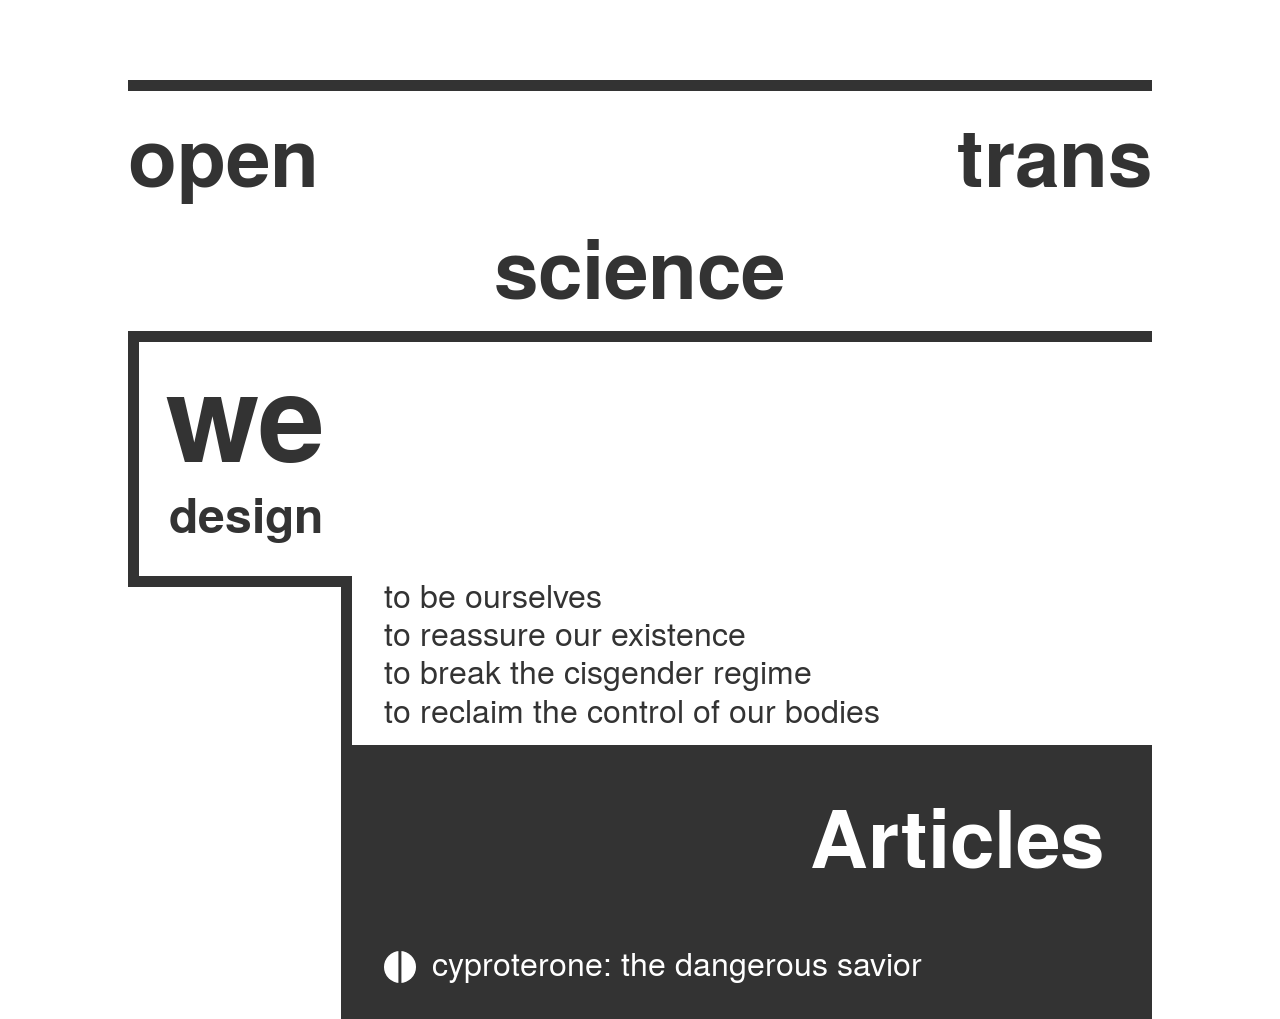
==== docs/index.html @ 30503bf5 "moved to docs" ====
<!DOCTYPE html>
<html lang="en">

<head>
  <meta charset="UTF-8">
  <meta name="viewport" content="width=device-width, initial-scale=1.0">
  <title>Open trans science</title>
  <link rel="stylesheet" href="css/style.css">
  <link rel="stylesheet" href="fonts/TeX-Gyre-Heros/web fonts/texgyreheros_bold_macroman/stylesheet.css">
  <link rel="stylesheet" href="fonts/TeX-Gyre-Heros/web fonts/texgyreheros_regular_macroman/stylesheet.css"">

</head>

<body>
  <main>
    <div class=" title grid grid-3">
  <h1 class="title-open">open</h1>
  <h1 class="title-trans">trans</h1>
  <h1 class="title-science">science</h1>
  </div>
  </main>
  <section>
    <div class="banner grid grid-3">
      <h2 class="banner-title"><span>we</span> design</h2>
      <div class="banner-border"></div>
      <p class="banner-0">to be ourselves</p>
      <p class="banner-1">to reassure our existence</p>
      <p class="banner-2">to break the cisgender regime</p>
      <p class="banner-3">to reclaim the control of our bodies</p>
    </div>
  </section>
  <section>
    <div class="links grid grid-3">
      <div class="link-border"></div>
      <h2>Articles</h2>
      <ul class="links-list">
        <a class="link-cipro" href="#">
          <div class="circle"></div>
          <span>cyproterone: the dangerous savior</span>
        </a>
      </ul>
    </div>
  </section>

  </body>

</html>
---- docs/css/style.css ----
*,
*::before,
*::after {
  box-sizing: border-box;
}
* {
  margin: 0;
  padding: 0;
  border: 0;
  font-size: 100%;
  font: inherit;
  vertical-align: baseline;
}
body {
  line-height: 1.2;
  -webkit-font-smoothing: antialiased;
}
img,
picture,
video,
canvas,
svg {
  display: block;
  max-width: 100%;
}
input,
button,
textarea,
select {
  font: inherit;
}
p,
h1,
h2,
h3,
h4,
h5,
h6 {
  overflow-wrap: break-word;
}
a {
  text-decoration: none;
  color: inherit;
}

/* general */

body {
  font-family: "tex_gyre_herosbold";
  color: #333;
  max-width: 80vw;
  margin: 0 auto;
}
.grid {
  display: grid;
}
.grid-3 {
  grid-template-columns: 1fr 1fr 1fr;
}
/* main title */
.title {
  border: 0.7rem solid #333;
  border-left: 0;
  border-right: 0;
  font-size: 5rem;
  gap: 1rem;
  padding: 1rem 0;
  margin-top: 5rem;
}
.title-open {
  grid-column-start: 1;
}
.title-trans {
  grid-column-start: 3;
  justify-self: end;
}
.title-science {
  grid-column-start: 2;
  justify-self: center;
}
/* banner */
.banner {
  font-size: 2rem;
  font-family: "tex_gyre_herosregular";
  grid-template-columns: 14rem 1fr 1fr;
}

.banner-title {
  border-left: 0.7rem solid #333;
  font-size: 3rem;
  padding-bottom: 2rem;
  font-family: "tex_gyre_herosbold";
  grid-column-start: 1;
  grid-row-start: 3;
  text-align: center;
}
.banner-title span {
  font-size: 7.5rem;
}
.banner-border {
  grid-column-start: 1;
  grid-row-start: 4;
  grid-row-end: 8;
  border-top: 0.7rem solid #333;
  border-right: 0.7rem solid #333;
}
.banner-0,
.banner-1,
.banner-2,
.banner-3 {
  padding-left: 2rem;
}
.banner-0 {
  grid-column-start: 2;
  grid-column-end: -1;
  grid-row-start: 4;
}
.banner-1 {
  grid-column-start: 2;
  grid-column-end: -1;
  grid-row-start: 5;
}
.banner-2 {
  grid-column-start: 2;
  grid-column-end: -1;
  grid-row-start: 6;
}
.banner-3 {
  grid-column-start: 2;
  grid-column-end: -1;
  grid-row-start: 7;
  padding-bottom: 1rem;
  border-bottom: 0.7rem solid #333;
}

/* links */
.links {
  grid-template-columns: 14rem 1fr 1fr;
  color: #fff;
}
.link-border {
  grid-column-start: 1;
  grid-row-start: -1;
  grid-row-end: 4;
  border-right: 0.7rem solid #333;
}
.links h2 {
  font-size: 5rem;
  grid-column-start: 2;
  grid-column-end: -1;
  grid-row-start: 1;
  text-align: end;
  padding: 2rem;
  padding-right: 3rem;
  background-color: #333;
}
.links-list {
  font-family: "tex_gyre_herosregular";
  background-color: #333;
  grid-column-start: 2;
  grid-column-end: -1;
  padding: 2rem;
}
.link-cipro {
  display: flex;
  align-items: center;
  gap: 1rem;
  font-size: 2rem;
}
.link-cipro span {
  transform: translate(0, -10%);
}
.circle {
  width: 2rem;
  height: 2rem;
  background-color: #fff;
  border-radius: 50%;
  position: relative;
}
.circle::after {
  content: "";
  display: block;
  position: absolute;
  left: 50%;
  transform: translate(-50%);
  width: 0.2rem;
  height: 100%;
  background-color: #333;
}
---- docs/fonts/TeX-Gyre-Heros/web fonts/texgyreheros_bold_macroman/stylesheet.css ----
@font-face {
    font-family: 'tex_gyre_herosbold';
    src: url('texgyreheros-bold-webfont.eot');
    src: url('texgyreheros-bold-webfont.eot?#iefix') format('embedded-opentype'),
         url('texgyreheros-bold-webfont.woff2') format('woff2'),
         url('texgyreheros-bold-webfont.woff') format('woff'),
         url('texgyreheros-bold-webfont.ttf') format('truetype'),
         url('texgyreheros-bold-webfont.svg#tex_gyre_herosbold') format('svg');
    font-weight: normal;
    font-style: normal;

}
---- docs/fonts/TeX-Gyre-Heros/web fonts/texgyreheros_regular_macroman/stylesheet.css ----
@font-face {
    font-family: 'tex_gyre_herosregular';
    src: url('texgyreheros-regular-webfont.eot');
    src: url('texgyreheros-regular-webfont.eot?#iefix') format('embedded-opentype'),
         url('texgyreheros-regular-webfont.woff2') format('woff2'),
         url('texgyreheros-regular-webfont.woff') format('woff'),
         url('texgyreheros-regular-webfont.ttf') format('truetype'),
         url('texgyreheros-regular-webfont.svg#tex_gyre_herosregular') format('svg');
    font-weight: normal;
    font-style: normal;

}
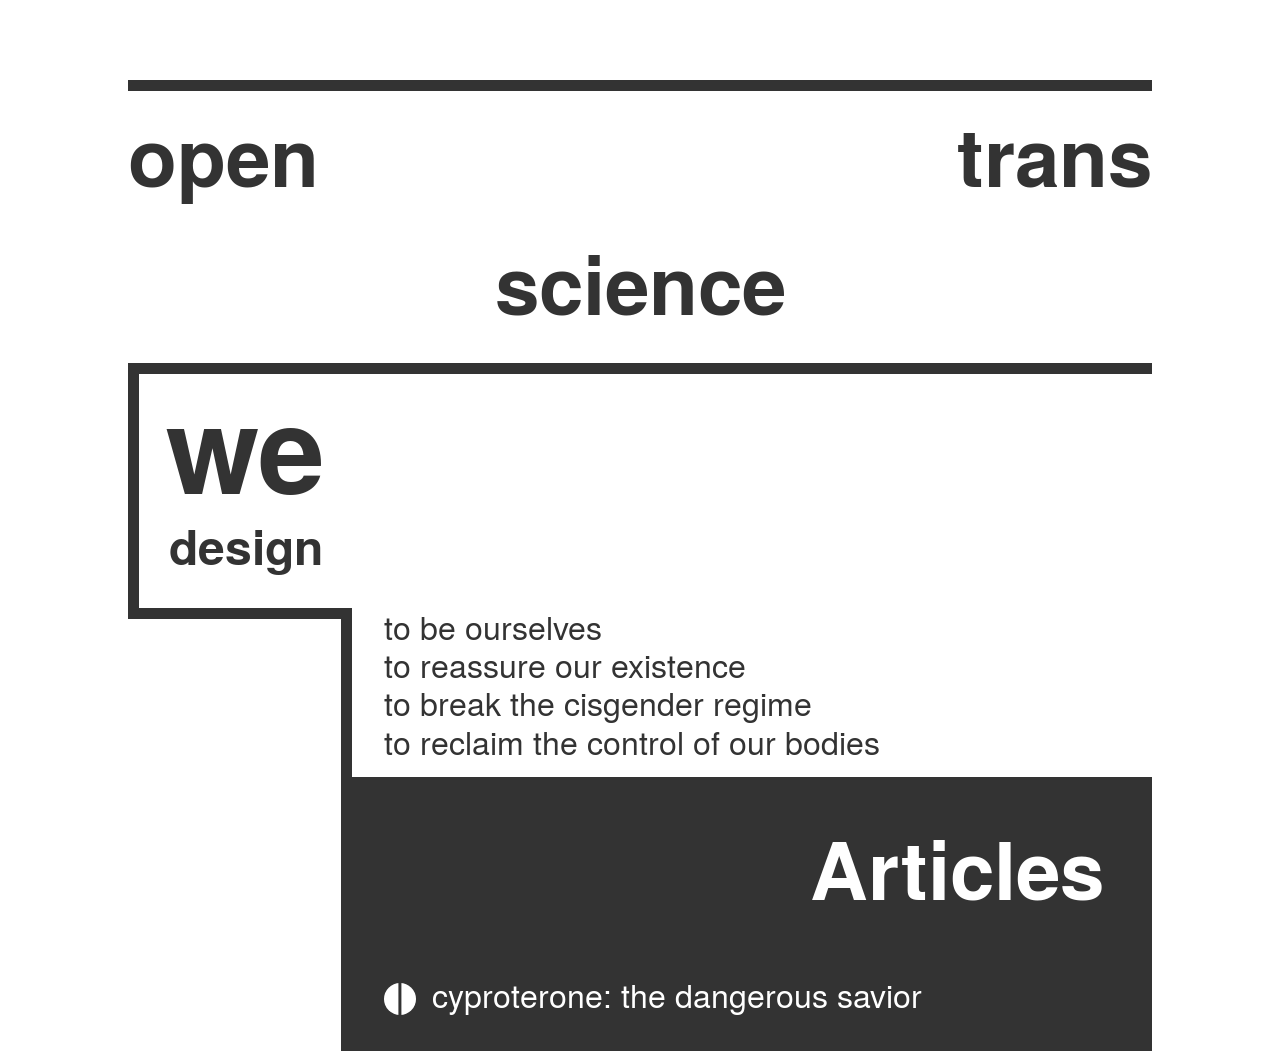
==== commit dce779eb: "changes" ====
--- a/docs/index.html
+++ b/docs/index.html
@@ -5,9 +5,13 @@
   <meta charset="UTF-8">
   <meta name="viewport" content="width=device-width, initial-scale=1.0">
   <title>Open trans science</title>
+  <link rel="apple-touch-icon" sizes="180x180" href="icons/favicon/apple-touch-icon.png">
+  <link rel="icon" type="image/png" sizes="32x32" href="icons/favicon/favicon-32x32.png">
+  <link rel="icon" type="image/png" sizes="16x16" href="icons/favicon/favicon-16x16.png">
+  <link rel="manifest" href="icons/favicon/site.webmanifest">
   <link rel="stylesheet" href="css/style.css">
-  <link rel="stylesheet" href="fonts/TeX-Gyre-Heros/web fonts/texgyreheros_bold_macroman/stylesheet.css">
-  <link rel="stylesheet" href="fonts/TeX-Gyre-Heros/web fonts/texgyreheros_regular_macroman/stylesheet.css"">
+  <link rel="stylesheet" href="fonts/TeX-Gyre-Heros/web fonts/texgyreheros_bold/stylesheet.css">
+  <link rel="stylesheet" href="fonts/TeX-Gyre-Heros/web fonts/texgyreheros_regular/stylesheet.css"">
 
 </head>
 
--- a/docs/css/style.css
+++ b/docs/css/style.css
@@ -63,8 +63,9 @@
   border-left: 0;
   border-right: 0;
   font-size: 5rem;
-  gap: 1rem;
+  gap: 2rem;
   padding: 1rem 0;
+  padding-bottom: 2rem;
   margin-top: 5rem;
 }
 .title-open {
--- a/docs/fonts/TeX-Gyre-Heros/web fonts/texgyreheros_bold/stylesheet.css
+++ b/docs/fonts/TeX-Gyre-Heros/web fonts/texgyreheros_bold/stylesheet.css
@@ -0,0 +1,13 @@
+@font-face {
+    font-family: 'tex_gyre_herosbold';
+    src: url('texgyreheros-bold-webfont.eot');
+    src: url('texgyreheros-bold-webfont.eot?#iefix') format('embedded-opentype'),
+         url('texgyreheros-bold-webfont.woff2') format('woff2'),
+         url('texgyreheros-bold-webfont.woff') format('woff'),
+         url('texgyreheros-bold-webfont.ttf') format('truetype'),
+         url('texgyreheros-bold-webfont.svg#tex_gyre_herosbold') format('svg');
+    font-weight: normal;
+    font-style: normal;
+
+}
+
--- a/docs/fonts/TeX-Gyre-Heros/web fonts/texgyreheros_regular/stylesheet.css
+++ b/docs/fonts/TeX-Gyre-Heros/web fonts/texgyreheros_regular/stylesheet.css
@@ -0,0 +1,13 @@
+@font-face {
+    font-family: 'tex_gyre_herosregular';
+    src: url('texgyreheros-regular-webfont.eot');
+    src: url('texgyreheros-regular-webfont.eot?#iefix') format('embedded-opentype'),
+         url('texgyreheros-regular-webfont.woff2') format('woff2'),
+         url('texgyreheros-regular-webfont.woff') format('woff'),
+         url('texgyreheros-regular-webfont.ttf') format('truetype'),
+         url('texgyreheros-regular-webfont.svg#tex_gyre_herosregular') format('svg');
+    font-weight: normal;
+    font-style: normal;
+
+}
+
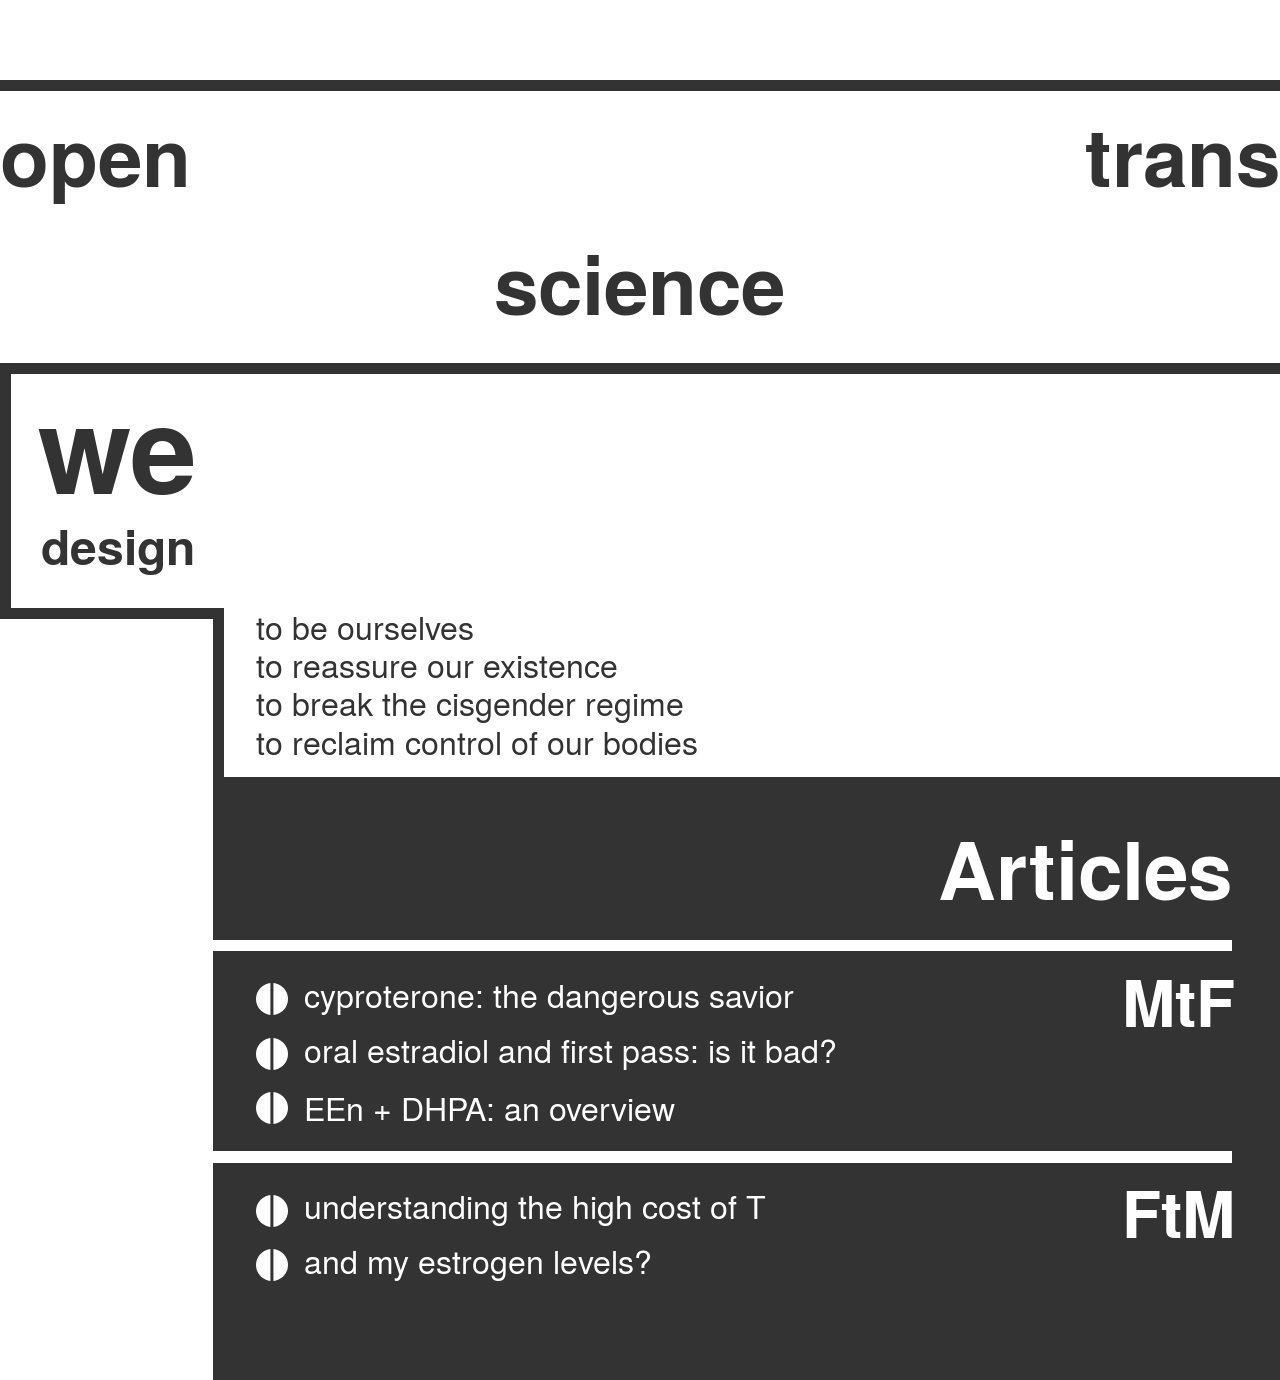
==== commit fd47925b: "cha cha cha changes" ====
--- a/docs/index.html
+++ b/docs/index.html
@@ -30,7 +30,7 @@
       <p class="banner-0">to be ourselves</p>
       <p class="banner-1">to reassure our existence</p>
       <p class="banner-2">to break the cisgender regime</p>
-      <p class="banner-3">to reclaim the control of our bodies</p>
+      <p class="banner-3">to reclaim control of our bodies</p>
     </div>
   </section>
   <section>
@@ -38,10 +38,20 @@
       <div class="link-border"></div>
       <h2>Articles</h2>
       <ul class="links-list">
-        <a class="link-cipro" href="#">
+        <section class="mtf-links-list grid grid-2">
           <div class="circle"></div>
-          <span>cyproterone: the dangerous savior</span>
-        </a>
+          <a class="translate-0--10" href="#">cyproterone: the dangerous savior</a>
+          <div class="circle"></div>
+          <a class="translate-0--10" href="#">oral estradiol and first pass: is it bad?</a>
+          <div class="circle"></div>
+          <a href="#">EEn + DHPA: an overview</a>
+        </section>
+        <section class="ftm-links-list grid grid-2">
+          <div class="circle"></div>
+          <a class="translate-0--10" href="#">understanding the high cost of T</a>
+          <div class="circle"></div>
+          <a class="translate-0--10" href="#">and my estrogen levels?</a>
+        </section>
       </ul>
     </div>
   </section>
--- a/docs/css/style.css
+++ b/docs/css/style.css
@@ -49,6 +49,7 @@
   font-family: "tex_gyre_herosbold";
   color: #333;
   max-width: 80vw;
+  min-width: 1280px;
   margin: 0 auto;
 }
 .grid {
@@ -56,6 +57,9 @@
 }
 .grid-3 {
   grid-template-columns: 1fr 1fr 1fr;
+}
+.grid-2 {
+  grid-template-columns: 1fr 1fr;
 }
 /* main title */
 .title {
@@ -161,14 +165,67 @@
   grid-column-start: 2;
   grid-column-end: -1;
   padding: 2rem;
-}
-.link-cipro {
-  display: flex;
+  font-size: 2rem;
+  text-wrap: nowrap;
+}
+.mtf-links-list {
+  grid-template-columns: 2rem 1fr;
+  gap: 1rem;
   align-items: center;
+  position: relative;
+  padding-bottom: 4rem;
+}
+.mtf-links-list::before {
+  content: "";
+  font-family: "tex_gyre_herosbold";
+  display: block;
+  position: absolute;
+  top: -40px;
+  right: 1rem;
+  background-color: #fff;
+  width: 120%;
+  height: 0.7rem;
+}
+.mtf-links-list::after {
+  content: "MtF";
+  font-family: "tex_gyre_herosbold";
+  display: block;
+  position: absolute;
+  font-size: 4rem;
+  color: #fff;
+  top: -1rem;
+  right: 0.8rem;
+}
+.ftm-links-list {
+  grid-template-columns: 2rem 1fr;
   gap: 1rem;
-  font-size: 2rem;
-}
-.link-cipro span {
+  align-items: center;
+  position: relative;
+  padding-bottom: 4rem;
+}
+.ftm-links-list::before {
+  content: "";
+  font-family: "tex_gyre_herosbold";
+  display: block;
+  position: absolute;
+  top: -40px;
+  right: 1rem;
+  background-color: #fff;
+  width: 120%;
+  height: 0.7rem;
+}
+.ftm-links-list::after {
+  content: "FtM";
+  font-family: "tex_gyre_herosbold";
+  display: block;
+  position: absolute;
+  font-size: 4rem;
+  color: #fff;
+  top: -1rem;
+  right: 0.8rem;
+}
+.translate-0--10 {
+  /* if the link start with lowercap letter it's better to translate it in 10% to center it */
   transform: translate(0, -10%);
 }
 .circle {
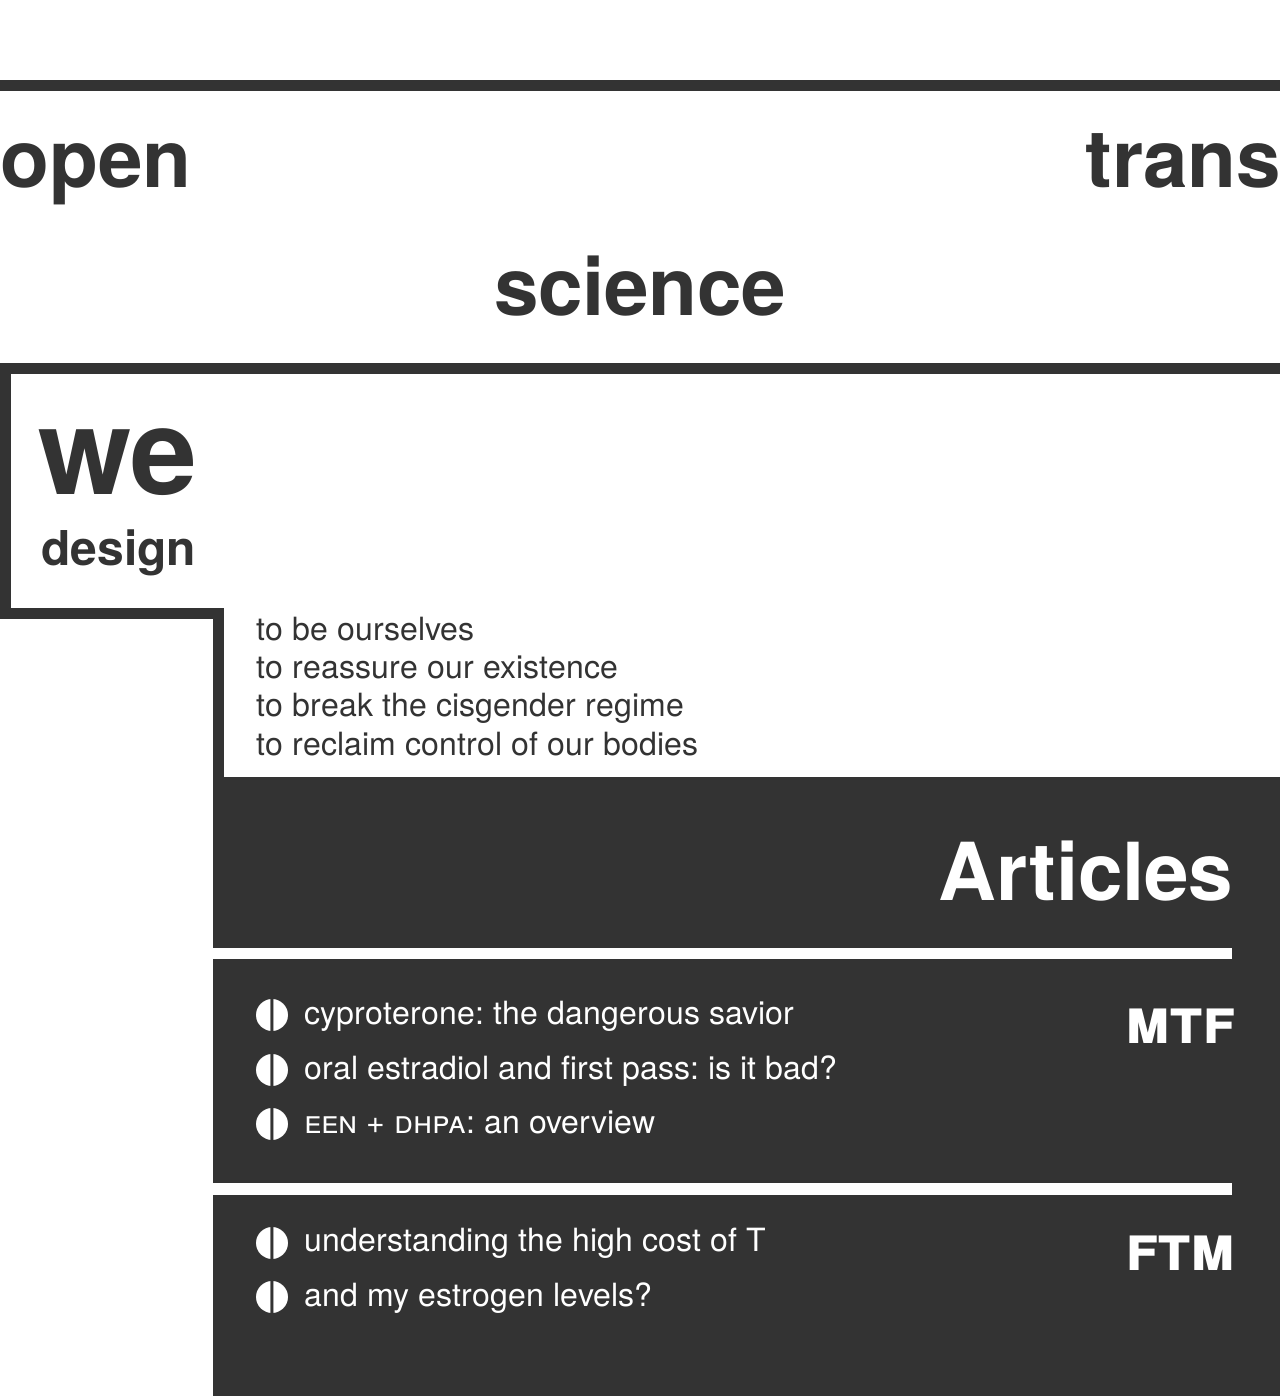
==== commit fce92a09: "font fixed after a long time" ====
--- a/docs/index.html
+++ b/docs/index.html
@@ -10,18 +10,17 @@
   <link rel="icon" type="image/png" sizes="16x16" href="icons/favicon/favicon-16x16.png">
   <link rel="manifest" href="icons/favicon/site.webmanifest">
   <link rel="stylesheet" href="css/style.css">
-  <link rel="stylesheet" href="fonts/TeX-Gyre-Heros/web fonts/texgyreheros_bold/stylesheet.css">
-  <link rel="stylesheet" href="fonts/TeX-Gyre-Heros/web fonts/texgyreheros_regular/stylesheet.css"">
+  <link rel="stylesheet" href="fonts/tex-gyre-heros/stylesheet.css">
 
 </head>
 
 <body>
   <main>
     <div class=" title grid grid-3">
-  <h1 class="title-open">open</h1>
-  <h1 class="title-trans">trans</h1>
-  <h1 class="title-science">science</h1>
-  </div>
+      <h1 class="title-open">open</h1>
+      <h1 class="title-trans">trans</h1>
+      <h1 class="title-science">science</h1>
+    </div>
   </main>
   <section>
     <div class="banner grid grid-3">
@@ -44,7 +43,7 @@
           <div class="circle"></div>
           <a class="translate-0--10" href="#">oral estradiol and first pass: is it bad?</a>
           <div class="circle"></div>
-          <a href="#">EEn + DHPA: an overview</a>
+          <a class="translate-0--10" href="#"><span class="smcp">een + dhpa</span>: an overview</a>
         </section>
         <section class="ftm-links-list grid grid-2">
           <div class="circle"></div>
@@ -56,6 +55,6 @@
     </div>
   </section>
 
-  </body>
+</body>
 
 </html>
--- a/docs/css/style.css
+++ b/docs/css/style.css
@@ -46,11 +46,13 @@
 /* general */
 
 body {
-  font-family: "tex_gyre_herosbold";
+  font-family: "tex_gyre_heros";
+  font-feature-settings: "liga" 1;
   color: #333;
   max-width: 80vw;
   min-width: 1280px;
   margin: 0 auto;
+  user-select: none;
 }
 .grid {
   display: grid;
@@ -60,6 +62,16 @@
 }
 .grid-2 {
   grid-template-columns: 1fr 1fr;
+}
+.smcp {
+  -webkit-font-feature-settings: "smcp" 1;
+  -moz-font-feature-settings: "smcp" 1;
+  -ms-font-feature-settings: "smcp" 1;
+  font-feature-settings: "smcp" 1;
+}
+.translate-0--10 {
+  /* if the link start with lower caps or small caps it's better to translate it in 10% to center it */
+  transform: translate(0, -10%);
 }
 /* main title */
 .title {
@@ -67,6 +79,7 @@
   border-left: 0;
   border-right: 0;
   font-size: 5rem;
+  font-weight: bold;
   gap: 2rem;
   padding: 1rem 0;
   padding-bottom: 2rem;
@@ -86,7 +99,6 @@
 /* banner */
 .banner {
   font-size: 2rem;
-  font-family: "tex_gyre_herosregular";
   grid-template-columns: 14rem 1fr 1fr;
 }
 
@@ -94,7 +106,7 @@
   border-left: 0.7rem solid #333;
   font-size: 3rem;
   padding-bottom: 2rem;
-  font-family: "tex_gyre_herosbold";
+  font-weight: bold;
   grid-column-start: 1;
   grid-row-start: 3;
   text-align: center;
@@ -151,20 +163,19 @@
 }
 .links h2 {
   font-size: 5rem;
+  font-weight: bold;
   grid-column-start: 2;
   grid-column-end: -1;
   grid-row-start: 1;
   text-align: end;
-  padding: 2rem;
-  padding-right: 3rem;
+  padding: 2rem 3rem 5rem 2rem;
   background-color: #333;
 }
 .links-list {
-  font-family: "tex_gyre_herosregular";
   background-color: #333;
   grid-column-start: 2;
   grid-column-end: -1;
-  padding: 2rem;
+  padding: 0rem 2rem;
   font-size: 2rem;
   text-wrap: nowrap;
 }
@@ -173,22 +184,25 @@
   gap: 1rem;
   align-items: center;
   position: relative;
-  padding-bottom: 4rem;
+  padding-bottom: 5rem;
 }
 .mtf-links-list::before {
   content: "";
-  font-family: "tex_gyre_herosbold";
-  display: block;
-  position: absolute;
-  top: -40px;
+  display: block;
+  position: absolute;
+  top: -3rem;
   right: 1rem;
   background-color: #fff;
   width: 120%;
   height: 0.7rem;
 }
 .mtf-links-list::after {
-  content: "MtF";
-  font-family: "tex_gyre_herosbold";
+  content: "mtf";
+  font-weight: bold;
+  -webkit-font-feature-settings: "smcp" 1;
+  -moz-font-feature-settings: "smcp" 1;
+  -ms-font-feature-settings: "smcp" 1;
+  font-feature-settings: "smcp" 1;
   display: block;
   position: absolute;
   font-size: 4rem;
@@ -201,22 +215,25 @@
   gap: 1rem;
   align-items: center;
   position: relative;
-  padding-bottom: 4rem;
+  padding-bottom: 5rem;
 }
 .ftm-links-list::before {
   content: "";
-  font-family: "tex_gyre_herosbold";
-  display: block;
-  position: absolute;
-  top: -40px;
+  display: block;
+  position: absolute;
+  top: -2.5rem;
   right: 1rem;
   background-color: #fff;
   width: 120%;
   height: 0.7rem;
 }
 .ftm-links-list::after {
-  content: "FtM";
-  font-family: "tex_gyre_herosbold";
+  content: "ftm";
+  font-weight: bold;
+  -webkit-font-feature-settings: "smcp" 1;
+  -moz-font-feature-settings: "smcp" 1;
+  -ms-font-feature-settings: "smcp" 1;
+  font-feature-settings: "smcp" 1;
   display: block;
   position: absolute;
   font-size: 4rem;
@@ -224,10 +241,7 @@
   top: -1rem;
   right: 0.8rem;
 }
-.translate-0--10 {
-  /* if the link start with lowercap letter it's better to translate it in 10% to center it */
-  transform: translate(0, -10%);
-}
+
 .circle {
   width: 2rem;
   height: 2rem;
--- a/docs/fonts/tex-gyre-heros/stylesheet.css
+++ b/docs/fonts/tex-gyre-heros/stylesheet.css
@@ -0,0 +1,23 @@
+/*! Generated by Font Squirrel (https://www.fontsquirrel.com) on May 23, 2024 */
+
+@font-face {
+  font-family: "tex_gyre_heros";
+  src: url("texgyreheros-bold-webfont.eot");
+  src: url("texgyreheros-bold-webfont.eot?#iefix") format("embedded-opentype"),
+    url("texgyreheros-bold-webfont.woff2") format("woff2"),
+    url("texgyreheros-bold-webfont.woff") format("woff"),
+    url("texgyreheros-bold-webfont.ttf") format("truetype");
+  font-weight: bold;
+  font-style: normal;
+}
+
+@font-face {
+  font-family: "tex_gyre_heros";
+  src: url("texgyreheros-regular-webfont.eot");
+  src: url("texgyreheros-regular-webfont.eot?#iefix") format("embedded-opentype"),
+    url("texgyreheros-regular-webfont.woff2") format("woff2"),
+    url("texgyreheros-regular-webfont.woff") format("woff"),
+    url("texgyreheros-regular-webfont.ttf") format("truetype");
+  font-weight: normal;
+  font-style: normal;
+}
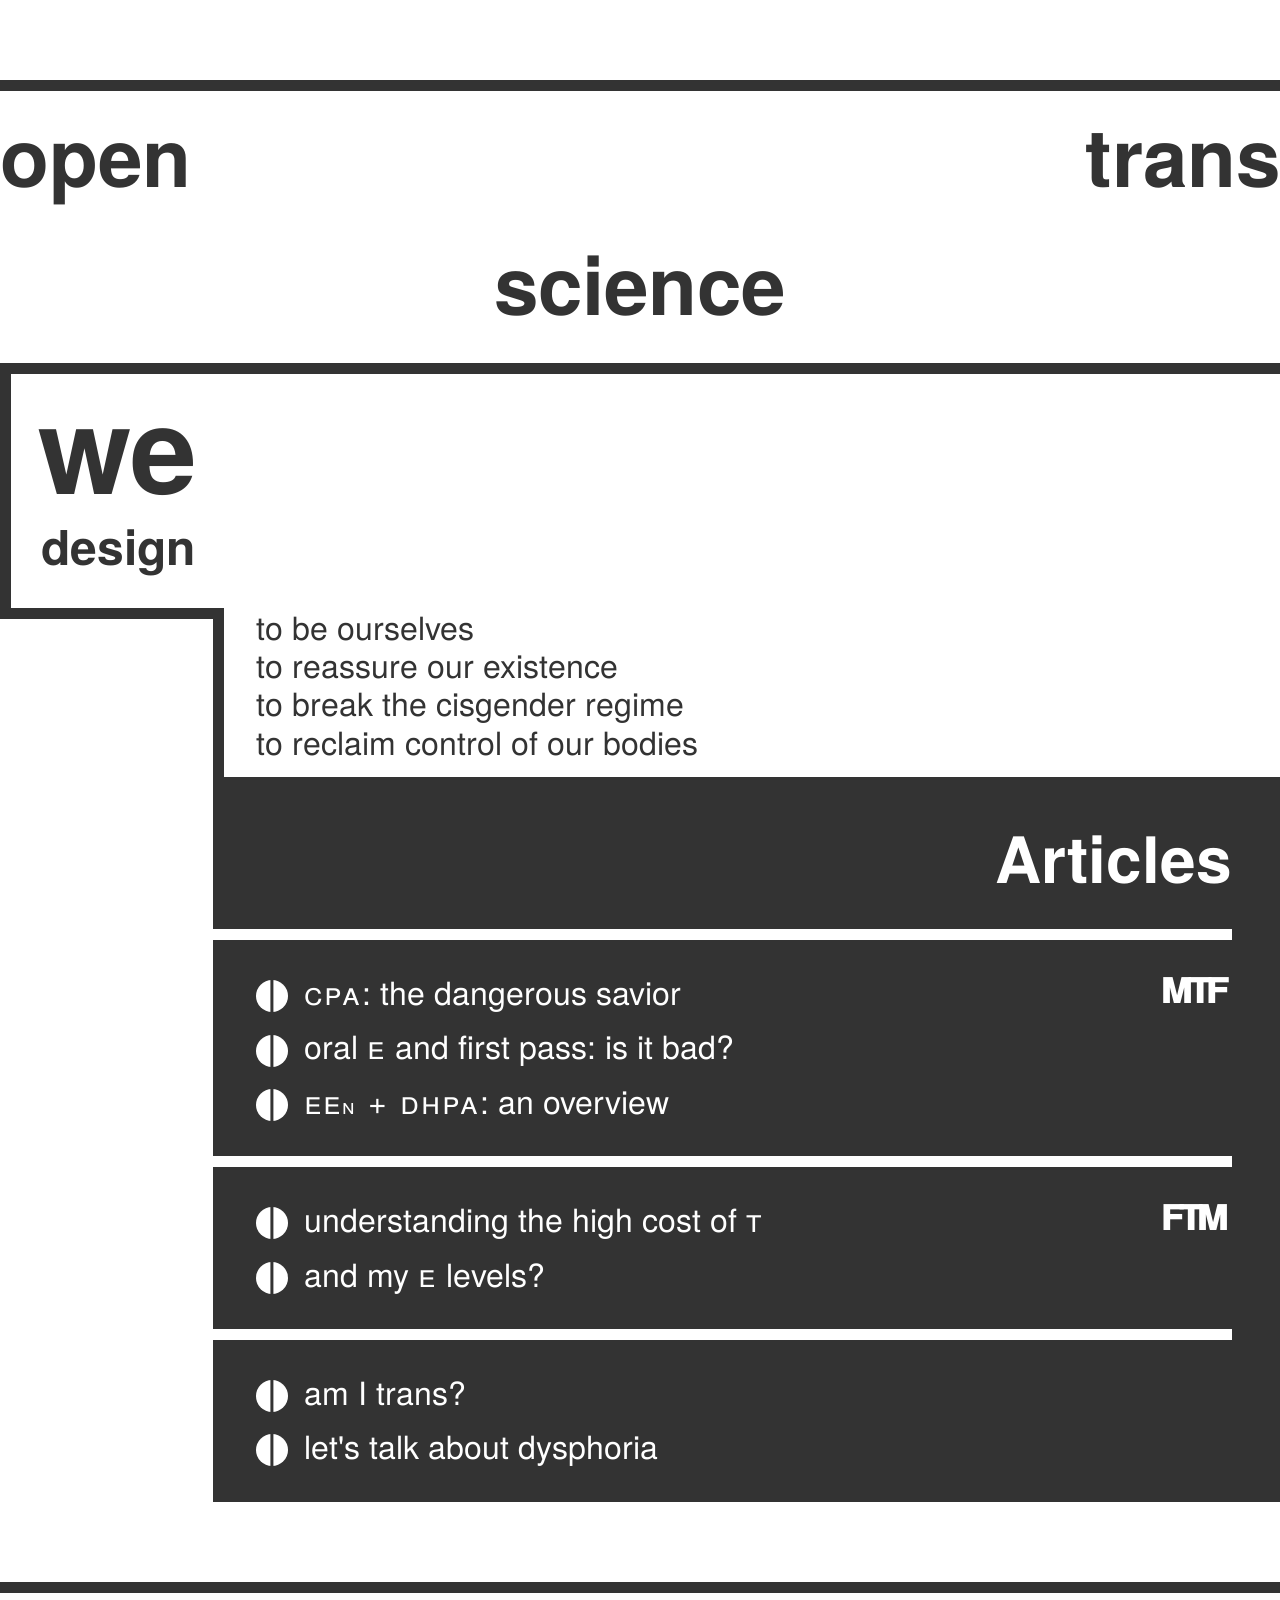
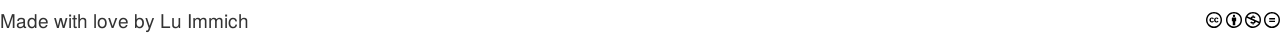
==== commit 06629709: "fix mobile and footer, and licenses" ====
--- a/docs/index.html
+++ b/docs/index.html
@@ -37,23 +37,40 @@
       <div class="link-border"></div>
       <h2>Articles</h2>
       <ul class="links-list">
-        <section class="mtf-links-list grid grid-2">
+        <section class="mtf-links-list section-links-list grid grid-2">
           <div class="circle"></div>
-          <a class="translate-0--10" href="#">cyproterone: the dangerous savior</a>
+          <a class="translate-0--10" href="#"><span class="smcp">cpa</span>: the dangerous savior</a>
           <div class="circle"></div>
-          <a class="translate-0--10" href="#">oral estradiol and first pass: is it bad?</a>
+          <a class="translate-0--10" href="#">oral <span class="smcp">e</span> and first pass: is it bad?</a>
           <div class="circle"></div>
-          <a class="translate-0--10" href="#"><span class="smcp">een + dhpa</span>: an overview</a>
+          <a class="translate-0--10" href="#"><span class="smcp">ee<span>n</span> + dhpa</span>: an overview</a>
         </section>
-        <section class="ftm-links-list grid grid-2">
+        <section class="ftm-links-list section-links-list grid grid-2">
           <div class="circle"></div>
-          <a class="translate-0--10" href="#">understanding the high cost of T</a>
+          <a class="translate-0--10" href="#">understanding the high cost of <span class="smcp">t</span></a>
           <div class="circle"></div>
-          <a class="translate-0--10" href="#">and my estrogen levels?</a>
+          <a class="translate-0--10" href="#">and my <span class="smcp">e</span> levels?</a>
+        </section>
+        <section class="etc-links-list section-links-list grid grid-2">
+          <div class="circle"></div>
+          <a class="translate-0--10" href="#">am I trans?</a>
+          <div class="circle"></div>
+          <a class="translate-0--10" href="#">let's talk about dysphoria</a>
         </section>
       </ul>
     </div>
   </section>
+  <footer>
+    <a class="heart-cursor" href="#">Made with love by Lu Immich</a>
+    <a class="license-icons" href="https://creativecommons.org/licenses/by-nc-nd/4.0/">
+      <img src="icons/license/cc.svg" alt="CC">
+      <img src="icons/license/by.svg" alt="BY">
+      <img src="icons/license/nc.svg" alt="NC">
+      <img src="icons/license/nd.svg" alt="ND">
+    </a>
+
+  </footer>
+
 
 </body>
 
--- a/docs/css/style.css
+++ b/docs/css/style.css
@@ -48,8 +48,9 @@
 body {
   font-family: "tex_gyre_heros";
   font-feature-settings: "liga" 1;
+  font-size: 2rem;
   color: #333;
-  max-width: 80vw;
+  max-width: 60vw;
   min-width: 1280px;
   margin: 0 auto;
   user-select: none;
@@ -68,10 +69,22 @@
   -moz-font-feature-settings: "smcp" 1;
   -ms-font-feature-settings: "smcp" 1;
   font-feature-settings: "smcp" 1;
+  letter-spacing: 2px;
+}
+.smcp span {
+  font-size: 1.3rem;
 }
 .translate-0--10 {
   /* if the link start with lower caps or small caps it's better to translate it in 10% to center it */
   transform: translate(0, -10%);
+}
+.anchor {
+  position: absolute;
+  transform: translateY(-10vh);
+}
+.heart-cursor {
+  cursor: url("data:image/svg+xml,%3C!DOCTYPE svg PUBLIC '-//W3C//DTD SVG 1.1//EN' 'http://www.w3.org/Graphics/SVG/1.1/DTD/svg11.dtd'%3E%3C!-- Uploaded to: SVG Repo, www.svgrepo.com, Transformed by: SVG Repo Mixer Tools --%3E%3Csvg fill='%23ff0000' width='22px' height='22px' viewBox='0 0 1920 1920' xmlns='http://www.w3.org/2000/svg' stroke='%23ff0000'%3E%3Cg id='SVGRepo_bgCarrier' stroke-width='0'/%3E%3Cg id='SVGRepo_tracerCarrier' stroke-linecap='round' stroke-linejoin='round'/%3E%3Cg id='SVGRepo_iconCarrier'%3E%3Cpath d='M1771.731 291.037C1675.709 193.659 1547.944 140 1411.818 140h-.113c-136.125 0-263.777 53.66-359.573 150.924-37.618 38.07-68.571 80.997-92.294 127.426-23.61-46.429-54.563-89.356-92.068-127.313C771.86 193.659 644.208 140 507.97 140h-.113c-136.012 0-263.777 53.66-359.8 151.037-197.691 200.629-197.691 527.103 1.695 729.088l810.086 760.154 811.893-761.736c197.692-200.403 197.692-526.877 0-727.506' fill-rule='evenodd'/%3E%3C/g%3E%3C/svg%3E"),
+    pointer;
 }
 /* main title */
 .title {
@@ -98,7 +111,6 @@
 }
 /* banner */
 .banner {
-  font-size: 2rem;
   grid-template-columns: 14rem 1fr 1fr;
 }
 
@@ -162,7 +174,7 @@
   border-right: 0.7rem solid #333;
 }
 .links h2 {
-  font-size: 5rem;
+  font-size: 4rem;
   font-weight: bold;
   grid-column-start: 2;
   grid-column-end: -1;
@@ -176,70 +188,68 @@
   grid-column-start: 2;
   grid-column-end: -1;
   padding: 0rem 2rem;
-  font-size: 2rem;
   text-wrap: nowrap;
 }
-.mtf-links-list {
+.section-links-list {
   grid-template-columns: 2rem 1fr;
   gap: 1rem;
   align-items: center;
   position: relative;
   padding-bottom: 5rem;
 }
+.section-links-list:last-child {
+  padding-bottom: 2rem;
+}
+
 .mtf-links-list::before {
-  content: "";
-  display: block;
-  position: absolute;
-  top: -3rem;
-  right: 1rem;
-  background-color: #fff;
-  width: 120%;
-  height: 0.7rem;
-}
-.mtf-links-list::after {
   content: "mtf";
-  font-weight: bold;
+  font-size: 3rem;
+  font-weight: bold;
+  letter-spacing: -0.4rem;
+  text-align: end;
+  color: #fff;
   -webkit-font-feature-settings: "smcp" 1;
   -moz-font-feature-settings: "smcp" 1;
   -ms-font-feature-settings: "smcp" 1;
   font-feature-settings: "smcp" 1;
-  display: block;
-  position: absolute;
-  font-size: 4rem;
+  padding-top: 1rem;
+  padding-right: 0.5rem;
+  display: block;
+  position: absolute;
+  border-top: 0.7rem solid #fff;
+  top: -3rem;
+  right: 1rem;
+  width: 120%;
+}
+
+.ftm-links-list::before {
+  content: "ftm";
+  font-size: 3rem;
+  font-weight: bold;
+  letter-spacing: -0.4rem;
+  text-align: end;
   color: #fff;
-  top: -1rem;
-  right: 0.8rem;
-}
-.ftm-links-list {
-  grid-template-columns: 2rem 1fr;
-  gap: 1rem;
-  align-items: center;
-  position: relative;
-  padding-bottom: 5rem;
-}
-.ftm-links-list::before {
-  content: "";
-  display: block;
-  position: absolute;
-  top: -2.5rem;
-  right: 1rem;
-  background-color: #fff;
-  width: 120%;
-  height: 0.7rem;
-}
-.ftm-links-list::after {
-  content: "ftm";
-  font-weight: bold;
   -webkit-font-feature-settings: "smcp" 1;
   -moz-font-feature-settings: "smcp" 1;
   -ms-font-feature-settings: "smcp" 1;
   font-feature-settings: "smcp" 1;
-  display: block;
-  position: absolute;
-  font-size: 4rem;
-  color: #fff;
-  top: -1rem;
-  right: 0.8rem;
+  padding-top: 1rem;
+  padding-right: 0.5rem;
+  display: block;
+  position: absolute;
+  border-top: 0.7rem solid #fff;
+  top: -3rem;
+  right: 1rem;
+  width: 120%;
+}
+.etc-links-list::before {
+  content: "";
+  display: block;
+  position: absolute;
+  border-top: 0.7rem solid #fff;
+  top: -3rem;
+  right: 1rem;
+  width: 120%;
 }
 
 .circle {
@@ -259,3 +269,61 @@
   height: 100%;
   background-color: #333;
 }
+/* footer */
+
+footer {
+  padding: 1rem 0rem;
+  display: flex;
+  justify-content: space-between;
+  align-items: center;
+  gap: 0.5rem;
+  margin-top: 5rem;
+  border-top: 0.7rem solid #333;
+}
+
+footer a {
+  font-size: 1.2rem;
+}
+
+.license-icons {
+  display: flex;
+  gap: 0.2rem;
+  justify-content: center;
+  align-items: center;
+}
+
+.license-icons img {
+  width: 1rem;
+}
+
+/* queries */
+@media (max-width: 1279px) {
+  main,
+  section,
+  footer {
+    display: none;
+  }
+  body {
+    position: relative;
+    width: 100vw;
+    height: 100vh;
+    overflow: hidden;
+    min-width: fit-content;
+    max-width: initial;
+  }
+  body::after {
+    display: block;
+    position: absolute;
+    content: "Use a computer";
+    font-size: 5vw;
+    font-weight: bold;
+    padding: 1rem 0rem;
+    border-top: 0.7rem solid #333;
+    border-bottom: 0.7rem solid #333;
+    color: #333;
+    top: 50%;
+    left: 50%;
+    transform: translate(-50%, -50%);
+    margin: auto 0;
+  }
+}
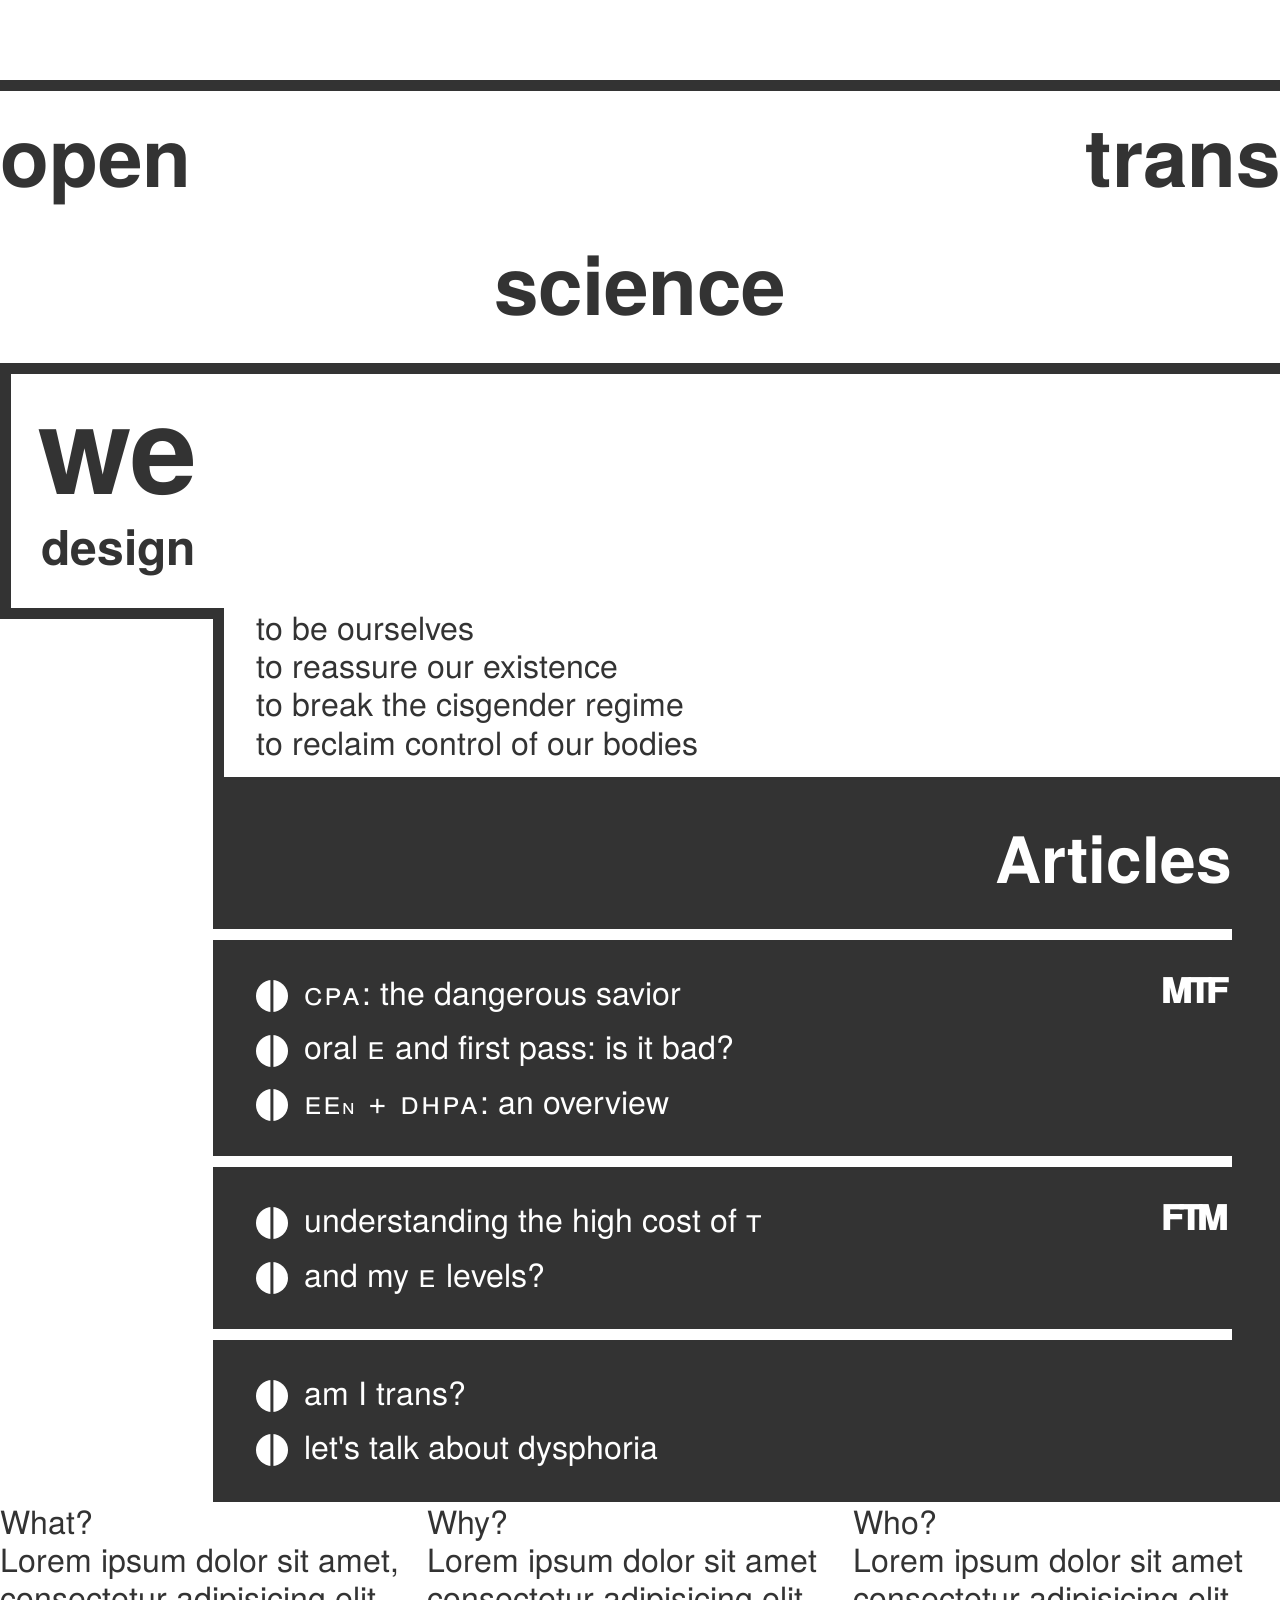
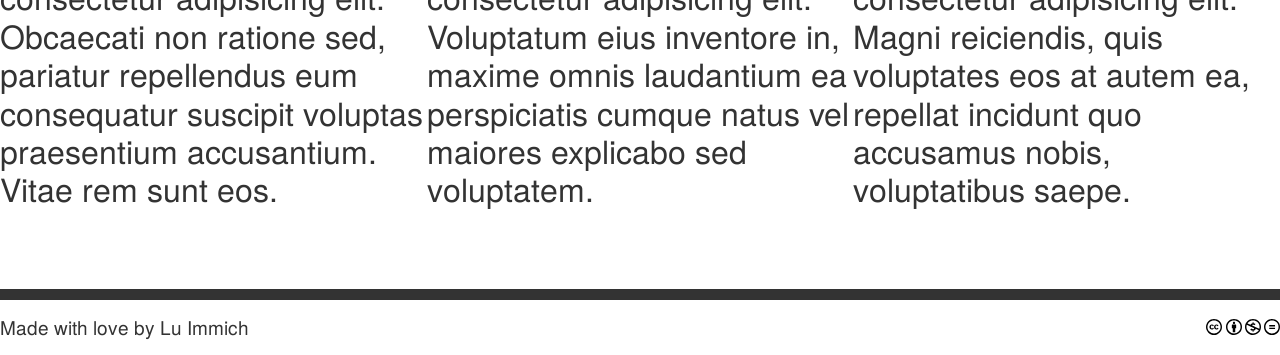
==== commit b9d720d3: "change divs to sections" ====
--- a/docs/index.html
+++ b/docs/index.html
@@ -15,50 +15,62 @@
 </head>
 
 <body>
-  <main>
-    <div class=" title grid grid-3">
-      <h1 class="title-open">open</h1>
-      <h1 class="title-trans">trans</h1>
-      <h1 class="title-science">science</h1>
+  <main class="title grid grid-3">
+    <h1 class="title-open">open</h1>
+    <h1 class="title-trans">trans</h1>
+    <h1 class="title-science">science</h1>
+  </main>
+  <section class="banner grid grid-3">
+    <h2 class="banner-title"><span>we</span> design</h2>
+    <div class="banner-border"></div>
+    <p class="banner-0">to be ourselves</p>
+    <p class="banner-1">to reassure our existence</p>
+    <p class="banner-2">to break the cisgender regime</p>
+    <p class="banner-3">to reclaim control of our bodies</p>
+  </section>
+  <section class="links grid grid-3">
+    <div class="link-border"></div>
+    <h2>Articles</h2>
+    <ul class="links-list">
+      <section class="mtf-links-list section-links-list grid grid-2">
+        <div class="circle"></div>
+        <a class="translate-0--10" href="#"><span class="smcp">cpa</span>: the dangerous savior</a>
+        <div class="circle"></div>
+        <a class="translate-0--10" href="#">oral <span class="smcp">e</span> and first pass: is it bad?</a>
+        <div class="circle"></div>
+        <a class="translate-0--10" href="#"><span class="smcp">ee<span>n</span> + dhpa</span>: an overview</a>
+      </section>
+      <section class="ftm-links-list section-links-list grid grid-2">
+        <div class="circle"></div>
+        <a class="translate-0--10" href="#">understanding the high cost of <span class="smcp">t</span></a>
+        <div class="circle"></div>
+        <a class="translate-0--10" href="#">and my <span class="smcp">e</span> levels?</a>
+      </section>
+      <section class="etc-links-list section-links-list grid grid-2">
+        <div class="circle"></div>
+        <a class="translate-0--10" href="#">am I trans?</a>
+        <div class="circle"></div>
+        <a class="translate-0--10" href="#">let's talk about dysphoria</a>
+      </section>
+    </ul>
+  </section>
+  <section class="about grid grid-3">
+    <div class="about-what">
+      <h2>What?</h2>
+      <p>Lorem ipsum dolor sit amet, consectetur adipisicing elit. Obcaecati non ratione sed, pariatur repellendus eum
+        consequatur suscipit voluptas praesentium accusantium. Vitae rem sunt eos.</p>
     </div>
-  </main>
-  <section>
-    <div class="banner grid grid-3">
-      <h2 class="banner-title"><span>we</span> design</h2>
-      <div class="banner-border"></div>
-      <p class="banner-0">to be ourselves</p>
-      <p class="banner-1">to reassure our existence</p>
-      <p class="banner-2">to break the cisgender regime</p>
-      <p class="banner-3">to reclaim control of our bodies</p>
+    <div class="about-why">
+      <h2>Why?</h2>
+      <p>Lorem ipsum dolor sit amet consectetur adipisicing elit. Voluptatum eius inventore in, maxime omnis laudantium
+        ea perspiciatis cumque natus vel maiores explicabo sed voluptatem.</p>
     </div>
-  </section>
-  <section>
-    <div class="links grid grid-3">
-      <div class="link-border"></div>
-      <h2>Articles</h2>
-      <ul class="links-list">
-        <section class="mtf-links-list section-links-list grid grid-2">
-          <div class="circle"></div>
-          <a class="translate-0--10" href="#"><span class="smcp">cpa</span>: the dangerous savior</a>
-          <div class="circle"></div>
-          <a class="translate-0--10" href="#">oral <span class="smcp">e</span> and first pass: is it bad?</a>
-          <div class="circle"></div>
-          <a class="translate-0--10" href="#"><span class="smcp">ee<span>n</span> + dhpa</span>: an overview</a>
-        </section>
-        <section class="ftm-links-list section-links-list grid grid-2">
-          <div class="circle"></div>
-          <a class="translate-0--10" href="#">understanding the high cost of <span class="smcp">t</span></a>
-          <div class="circle"></div>
-          <a class="translate-0--10" href="#">and my <span class="smcp">e</span> levels?</a>
-        </section>
-        <section class="etc-links-list section-links-list grid grid-2">
-          <div class="circle"></div>
-          <a class="translate-0--10" href="#">am I trans?</a>
-          <div class="circle"></div>
-          <a class="translate-0--10" href="#">let's talk about dysphoria</a>
-        </section>
-      </ul>
+    <div class="about-who">
+      <h2>Who?</h2>
+      <p>Lorem ipsum dolor sit amet consectetur adipisicing elit. Magni reiciendis, quis voluptates eos at autem ea,
+        repellat incidunt quo accusamus nobis, voluptatibus saepe.</p>
     </div>
+
   </section>
   <footer>
     <a class="heart-cursor" href="#">Made with love by Lu Immich</a>
@@ -68,10 +80,7 @@
       <img src="icons/license/nc.svg" alt="NC">
       <img src="icons/license/nd.svg" alt="ND">
     </a>
-
   </footer>
-
-
 </body>
 
 </html>
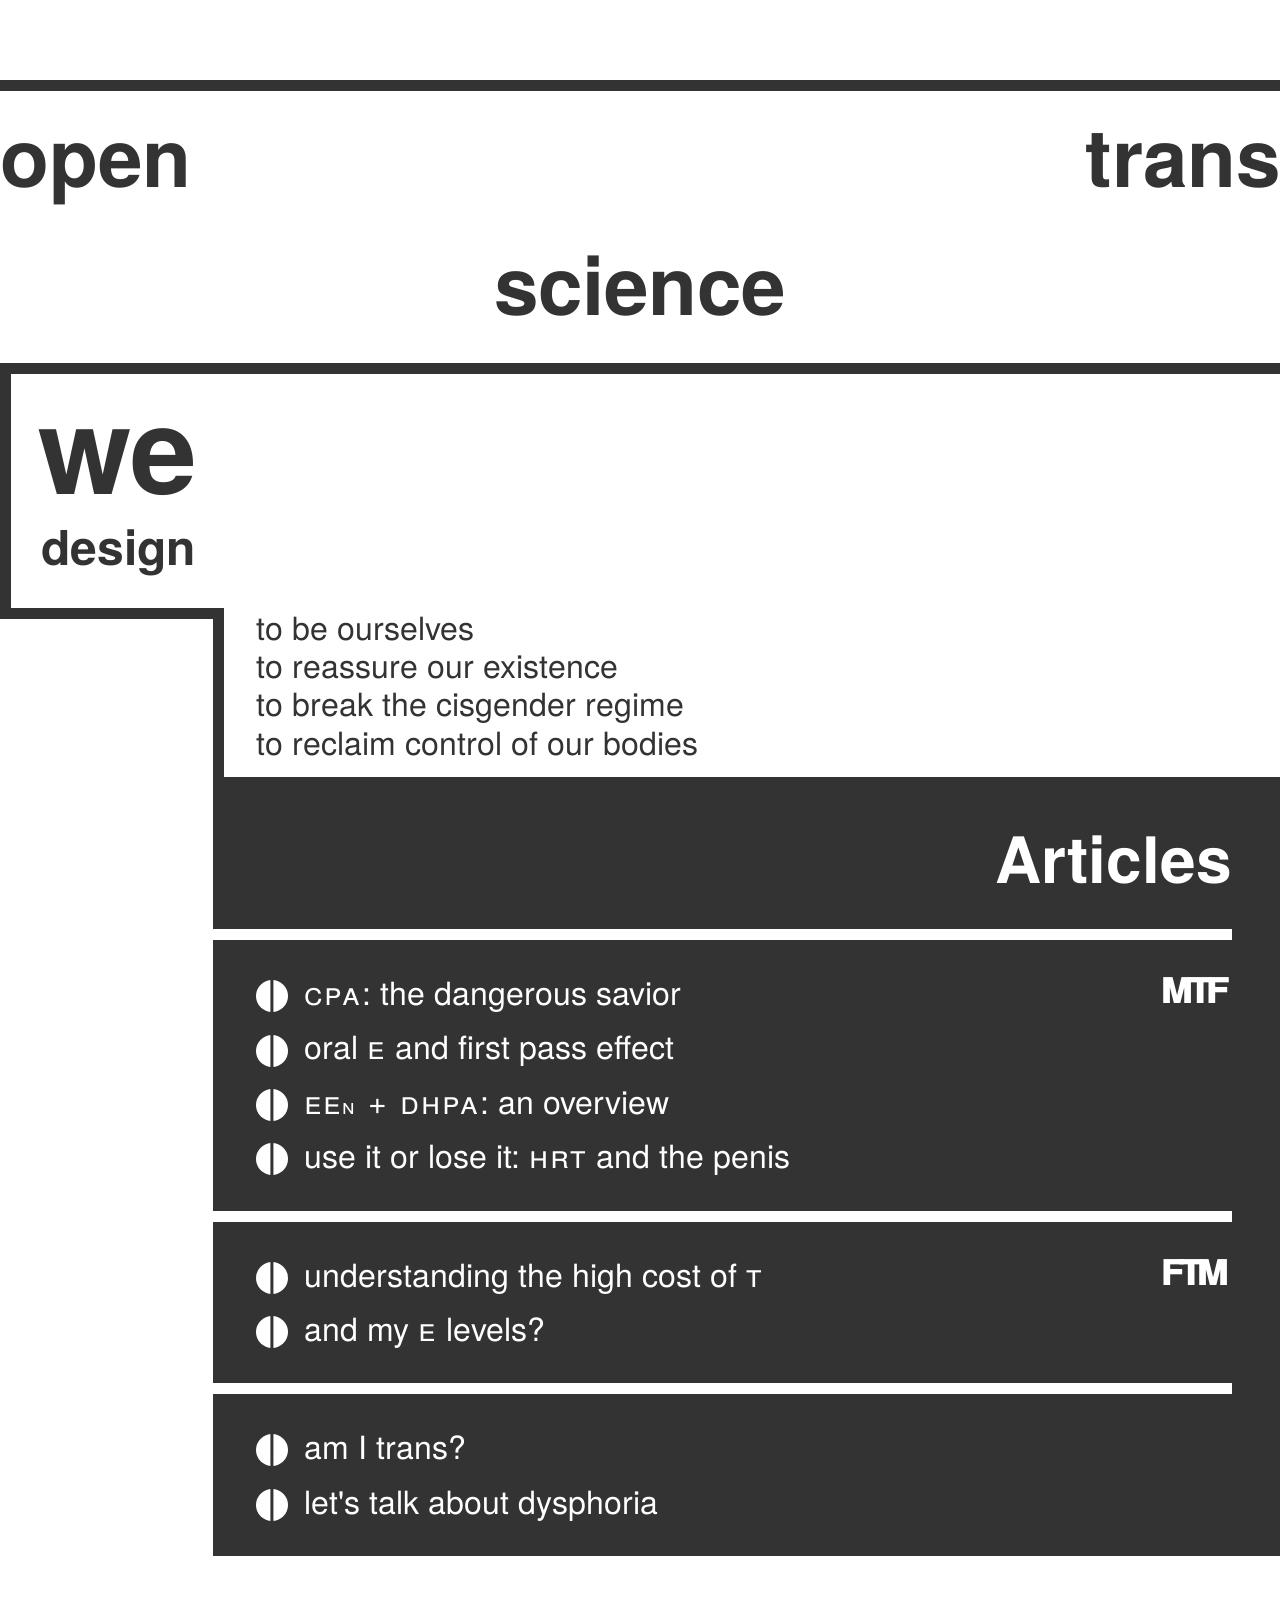
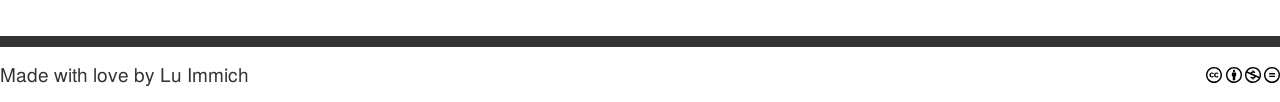
==== commit 018eea3c: "display none in the experimental things" ====
--- a/docs/index.html
+++ b/docs/index.html
@@ -36,9 +36,11 @@
         <div class="circle"></div>
         <a class="translate-0--10" href="#"><span class="smcp">cpa</span>: the dangerous savior</a>
         <div class="circle"></div>
-        <a class="translate-0--10" href="#">oral <span class="smcp">e</span> and first pass: is it bad?</a>
+        <a class="translate-0--10" href="#">oral <span class="smcp">e</span> and first pass effect</a>
         <div class="circle"></div>
         <a class="translate-0--10" href="#"><span class="smcp">ee<span>n</span> + dhpa</span>: an overview</a>
+        <div class="circle"></div>
+        <a class="translate-0--10" href="#">use it or lose it: <span class="smcp">hrt</span> and the penis</a>
       </section>
       <section class="ftm-links-list section-links-list grid grid-2">
         <div class="circle"></div>
@@ -54,19 +56,19 @@
       </section>
     </ul>
   </section>
-  <section class="about grid grid-3">
-    <div class="about-what">
-      <h2>What?</h2>
+  <section class="about">
+    <div class="about-what grid grid-2">
+      <h2>What</h2>
       <p>Lorem ipsum dolor sit amet, consectetur adipisicing elit. Obcaecati non ratione sed, pariatur repellendus eum
         consequatur suscipit voluptas praesentium accusantium. Vitae rem sunt eos.</p>
     </div>
-    <div class="about-why">
-      <h2>Why?</h2>
+    <div class="about-why grid grid-2">
+      <h2>Why</h2>
       <p>Lorem ipsum dolor sit amet consectetur adipisicing elit. Voluptatum eius inventore in, maxime omnis laudantium
         ea perspiciatis cumque natus vel maiores explicabo sed voluptatem.</p>
     </div>
-    <div class="about-who">
-      <h2>Who?</h2>
+    <div class="about-who grid grid-2">
+      <h2>Who</h2>
       <p>Lorem ipsum dolor sit amet consectetur adipisicing elit. Magni reiciendis, quis voluptates eos at autem ea,
         repellat incidunt quo accusamus nobis, voluptatibus saepe.</p>
     </div>
--- a/docs/css/style.css
+++ b/docs/css/style.css
@@ -294,6 +294,40 @@
 
 .license-icons img {
   width: 1rem;
+}
+
+/* about section */
+
+.about-what,
+.about-who,
+.about-why {
+  display: none;
+  position: relative;
+  border-bottom: 0.7rem solid #333;
+  height: 20rem;
+  padding: 2rem 13rem;
+}
+.about-what {
+  background: url("/docs/imgs/layered-steps-haikei.svg") no-repeat bottom right;
+  background-size: cover;
+  border-right: 0.7rem solid #333;
+}
+.about-why {
+  border-left: 0.7rem solid #333;
+}
+.about-who {
+  background: url("/docs/imgs/layered-steps-haikei.svg") no-repeat bottom left;
+  background-size: cover;
+  border-right: 0.7rem solid #333;
+}
+.about-what h2,
+.about-who h2 {
+  transform: rotate(90deg);
+  position: absolute;
+  font-size: 6rem;
+  font-weight: bold;
+  left: -5rem;
+  top: 4rem;
 }
 
 /* queries */
